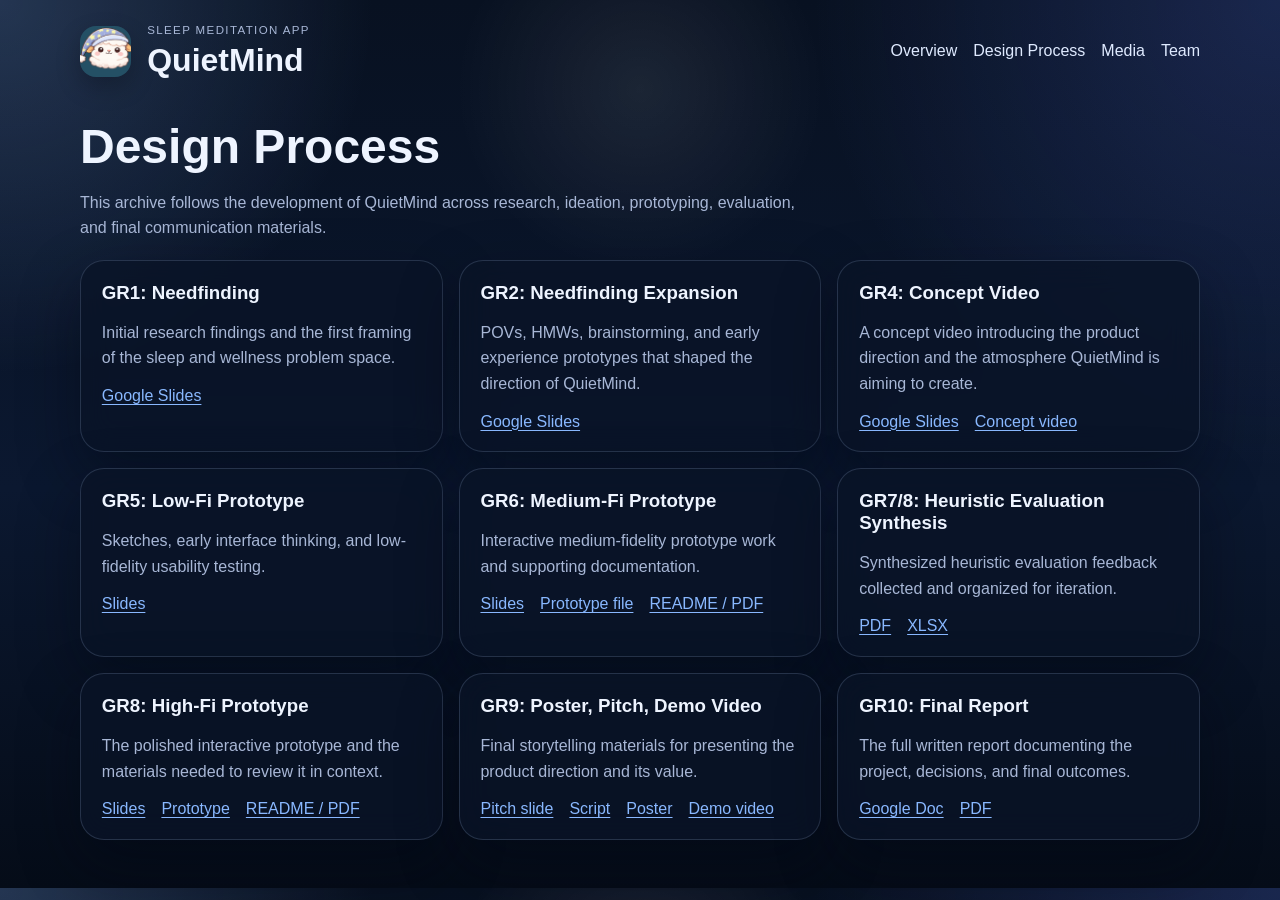
==== design-process.html @ afa233f8 "Final changes to most of the website" ====
<!DOCTYPE html>
<html lang="en">
  <head>
    <meta charset="UTF-8">
    <meta name="viewport" content="width=device-width, initial-scale=1.0">
    <title>QuietMind | Design Process</title>
    <meta
      name="description"
      content="Design process archive for QuietMind, covering research, prototyping, evaluation, and final deliverables."
    >
    <link rel="stylesheet" href="style.css">
  </head>
  <body>
    <header class="site-header">
      <div class="brand">
        <img class="brand-mark" src="assets/Icon.PNG" alt="QuietMind app icon">
        <div>
          <p class="eyebrow">Sleep meditation app</p>
          <h1>QuietMind</h1>
        </div>
      </div>
      <nav class="site-nav" aria-label="Primary">
        <a href="index.html#overview">Overview</a>
        <a href="design-process.html">Design Process</a>
        <a href="media.html">Media</a>
        <a href="team.html">Team</a>
      </nav>
    </header>

    <main>
      <section class="section" id="deliverables">
        <div class="section-heading">
          <h2>Design Process</h2>
          <p>
            This archive follows the development of QuietMind across research,
            ideation, prototyping, evaluation, and final communication materials.
          </p>
        </div>

        <div class="deliverable-grid">
          <article class="deliverable-card">
            <div class="deliverable-top">
              <h3>GR1: Needfinding</h3>
            </div>
            <p>Initial research findings and the first framing of the sleep and wellness problem space.</p>
            <div class="link-list">
              <a href="https://docs.google.com/presentation/d/1GgUkfqQwkxiFDuZI85X46f67ND3YDXYamAm60KDWpX4/edit?usp=sharing">Google Slides</a>
            </div>
          </article>

          <article class="deliverable-card">
            <div class="deliverable-top">
              <h3>GR2: Needfinding Expansion</h3>
            </div>
            <p>POVs, HMWs, brainstorming, and early experience prototypes that shaped the direction of QuietMind.</p>
            <div class="link-list">
              <a href="https://docs.google.com/presentation/d/1FjFnAuBP_0ElasFbVPs6r1nCWs1v-kHZTANSIHKed1U/edit?usp=sharing">Google Slides</a>
            </div>
          </article>

          <article class="deliverable-card">
            <div class="deliverable-top">
              <h3>GR4: Concept Video</h3>
            </div>
            <p>A concept video introducing the product direction and the atmosphere QuietMind is aiming to create.</p>
            <div class="link-list">
              <a href="https://docs.google.com/presentation/d/1K4Wh16Tw0_SZ2Ff8Uc864ZTiJzIgVVD7D4EslOKrFf4/edit?usp=sharing">Google Slides</a>
              <a href="assets/CMPSC 185 Quiet Mind Concept Video Compressed.mp4">Concept video</a>
            </div>
          </article>

          <article class="deliverable-card">
            <div class="deliverable-top">
              <h3>GR5: Low-Fi Prototype</h3>
            </div>
            <p>Sketches, early interface thinking, and low-fidelity usability testing.</p>
            <div class="link-list">
              <a href="https://docs.google.com/presentation/d/1j9CntG-74O5GOr8ZMaXLxc4775sUOpA1zs8YuBS4cfk/edit?usp=sharing">Slides</a>
            </div>
          </article>

          <article class="deliverable-card">
            <div class="deliverable-top">
              <h3>GR6: Medium-Fi Prototype</h3>
            </div>
            <p>Interactive medium-fidelity prototype work and supporting documentation.</p>
            <div class="link-list">
              <a href="https://docs.google.com/presentation/d/1ePlnWvIA8bkvnJkkAw0UWYYMbH3HzFDYzk2USkHldaU/edit?usp=sharing">Slides</a>
              <a href="https://www.figma.com/proto/Jgi4Guv5ERsyhWjDvMOv6V/CS185-GR6?node-id=32-9&p=f&t=pCmezXUnx2GKO2n6-1&scaling=scale-down&content-scaling=fixed&page-id=0%3A1&starting-point-node-id=61%3A43">Prototype file</a>
              <a href="https://docs.google.com/document/d/1gpBznzl1mJnKAiJcPYn23IfnC-hY-7BZK5Ihpv_9RwE/edit?usp=sharing">README / PDF</a>
            </div>
          </article>

          <article class="deliverable-card">
            <div class="deliverable-top">
              <h3>GR7/8: Heuristic Evaluation Synthesis</h3>
            </div>
            <p>Synthesized heuristic evaluation feedback collected and organized for iteration.</p>
            <div class="link-list">
              <a href="#">PDF</a>
              <a href="#">XLSX</a>
            </div>
          </article>

          <article class="deliverable-card">
            <div class="deliverable-top">
              <h3>GR8: High-Fi Prototype</h3>
            </div>
            <p>The polished interactive prototype and the materials needed to review it in context.</p>
            <div class="link-list">
              <a href="https://docs.google.com/presentation/d/1pqChBxL6ReqaoylThXCBQ0qjV2tEatImDiufsoiSxNw/edit?usp=sharing">Slides</a>
              <a href="https://www.figma.com/proto/Jgi4Guv5ERsyhWjDvMOv6V/CS185-GR6?node-id=61-43&p=f&t=YIFBWvfysNVmbFWy-1&scaling=scale-down&content-scaling=fixed&page-id=0%3A1&starting-point-node-id=61%3A43">Prototype</a>
              <a href="https://docs.google.com/document/d/1gpBznzl1mJnKAiJcPYn23IfnC-hY-7BZK5Ihpv_9RwE/edit?usp=sharing">README / PDF</a>
            </div>
          </article>

          <article class="deliverable-card">
            <div class="deliverable-top">
              <h3>GR9: Poster, Pitch, Demo Video</h3>
            </div>
            <p>Final storytelling materials for presenting the product direction and its value.</p>
            <div class="link-list">
              <a href="https://docs.google.com/presentation/d/1jPyitXF-Ng4CF0YW7UbVtYEPcXtcI2UzvHZmJZYEe7k/edit?usp=sharing">Pitch slide</a>
              <a href="https://docs.google.com/document/d/1DpQJ_VzQfbamIeGrxYG2yJjK_Pk91GK06nCmDpc_5pw/edit?usp=sharing">Script</a>
              <a href="https://docs.google.com/presentation/d/1BLROkq5YaFreAJUcsWjw1WbJZJCysPptEdS_lE9akKw/edit?usp=sharing">Poster</a>
              <a href="assets/GR9 Demo Video Compressed.mp4">Demo video</a>
            </div>
          </article>

          <article class="deliverable-card">
            <div class="deliverable-top">
              <h3>GR10: Final Report</h3>
            </div>
            <p>The full written report documenting the project, decisions, and final outcomes.</p>
            <div class="link-list">
              <a href="#">Google Doc</a>
              <a href="#">PDF</a>
            </div>
          </article>
        </div>
      </section>
    </main>
  </body>
</html>
---- style.css ----
:root {
  --bg: #07111f;
  --surface: rgba(10, 20, 39, 0.78);
  --surface-strong: rgba(18, 32, 58, 0.92);
  --text: #eef4ff;
  --muted: #a8b7d6;
  --accent: #89b8ff;
  --accent-soft: rgba(137, 184, 255, 0.14);
  --border: rgba(173, 197, 235, 0.18);
  --shadow: 0 24px 60px rgba(1, 8, 20, 0.42);
}

* {
  box-sizing: border-box;
}

html {
  scroll-behavior: smooth;
}

body {
  margin: 0;
  font-family: "Trebuchet MS", "Segoe UI", sans-serif;
  color: var(--text);
  background:
    radial-gradient(circle at top left, rgba(137, 184, 255, 0.22), transparent 24%),
    radial-gradient(circle at top right, rgba(96, 125, 255, 0.2), transparent 30%),
    radial-gradient(circle at 50% 10%, rgba(255, 255, 255, 0.08), transparent 18%),
    linear-gradient(180deg, #081121 0%, #0b1830 55%, #050c18 100%);
}

.media-page,
.team-page {
  min-height: 100vh;
}

a {
  color: var(--accent);
}

img {
  display: block;
  max-width: 100%;
}

.site-header,
main {
  width: min(1120px, calc(100% - 2rem));
  margin: 0 auto;
}

.site-header {
  display: flex;
  justify-content: space-between;
  align-items: center;
  gap: 1.5rem;
  padding: 1.5rem 0;
}

.brand {
  display: flex;
  align-items: center;
  gap: 1rem;
}

.brand-mark {
  width: 3.2rem;
  height: 3.2rem;
  border-radius: 1rem;
  object-fit: cover;
  box-shadow: 0 10px 24px rgba(0, 0, 0, 0.24);
}

.brand h1,
.hero h2,
.section-heading h2,
.deliverable-card h3,
.media-card h3 {
  margin: 0;
  font-weight: 600;
}

.eyebrow {
  margin: 0 0 0.35rem;
  color: var(--muted);
  text-transform: uppercase;
  letter-spacing: 0.12em;
  font-size: 0.72rem;
}

.site-nav {
  display: flex;
  flex-wrap: wrap;
  gap: 1rem;
}

.site-nav a {
  text-decoration: none;
  color: #dfeaff;
}

.hero,
.section {
  margin-bottom: 2rem;
}

.hero {
  width: 100vw;
  margin-left: calc(50% - 50vw);
  margin-right: calc(50% - 50vw);
  margin-bottom: 2rem;
  padding: 0 1rem;
}

.hero-copy {
  width: min(1400px, 100%);
  margin: 0 auto;
  display: flex;
  flex-direction: column;
  gap: 2rem;
  padding: 2.75rem;
  border: 1px solid var(--border);
  border-radius: 1.5rem;
  background: var(--surface);
  backdrop-filter: blur(16px);
  box-shadow: var(--shadow);
}

.hero-top {
  display: block;
}

.hero-bottom {
  max-width: 70rem;
}

.hero h2 {
  font-size: clamp(2.2rem, 5vw, 4.6rem);
  line-height: 1;
  max-width: 14ch;
}

.value-prop {
  font-size: 1.1rem;
  margin: 1.25rem 0 0.75rem;
}

.description,
.section-heading p,
.deliverable-card p,
.media-card p,
.team-card p,
.snapshot-card p {
  color: var(--muted);
  line-height: 1.6;
}

.hero-actions {
  display: flex;
  flex-wrap: wrap;
  gap: 0.9rem;
  margin-top: 1.5rem;
}

.hero-content {
  min-width: 0;
}

.button {
  display: inline-flex;
  align-items: center;
  justify-content: center;
  min-height: 2.9rem;
  padding: 0 1.2rem;
  border-radius: 999px;
  text-decoration: none;
  font-weight: 600;
}

.button-primary {
  background: linear-gradient(135deg, #a7c9ff 0%, #7197ff 100%);
  color: #07111f;
}

.button-secondary {
  border: 1px solid var(--border);
  color: var(--text);
  background: rgba(255, 255, 255, 0.06);
}

.deliverable-card,
.media-card,
.snapshot-card,
.team-card {
  border: 1px solid var(--border);
  border-radius: 1.5rem;
  background: var(--surface);
  backdrop-filter: blur(16px);
  box-shadow: var(--shadow);
}

.section {
  padding: 1rem 0;
}

.section-heading {
  margin-bottom: 1.2rem;
  max-width: 46rem;
}

.section-heading h2 {
  font-size: clamp(1.8rem, 4vw, 3rem);
  margin-bottom: 0.45rem;
}

.snapshot-grid,
.deliverable-grid,
.media-grid {
  display: grid;
  gap: 1rem;
}

.snapshot-grid {
  grid-template-columns: repeat(4, minmax(0, 1fr));
}

.deliverable-grid {
  grid-template-columns: repeat(3, minmax(0, 1fr));
}

.media-grid {
  grid-template-columns: repeat(2, minmax(0, 1fr));
}

.media-grid-stacked {
  grid-template-columns: 1fr;
}

.snapshot-card,
.deliverable-card,
.media-card,
.team-card {
  padding: 1.3rem;
}

.snapshot-card h3 {
  margin-top: 0;
  margin-bottom: 0.35rem;
}

.deliverable-top {
  margin: 0;
}

.link-list {
  display: flex;
  flex-wrap: wrap;
  gap: 0.8rem 1rem;
  margin-top: 1rem;
}

.link-list a {
  text-decoration-thickness: 0.08em;
  text-underline-offset: 0.18em;
}

.media-section .video-placeholder {
  display: grid;
  place-items: center;
  min-height: 220px;
  padding: 1rem;
  border: 1px dashed rgba(162, 192, 255, 0.32);
  border-radius: 1rem;
  background: linear-gradient(135deg, rgba(117, 152, 255, 0.14), rgba(255, 255, 255, 0.04));
  color: var(--muted);
  text-align: center;
}

.media-page .media-card {
  max-width: none;
  margin: 0;
}

.team-card {
  max-width: none;
}

.team-member {
  max-width: none;
  display: flex;
  flex-direction: column;
  align-items: center;
  text-align: center;
  width: 100%;
}

.team-member h3 {
  margin: 1rem 0 0;
}

.team-photo {
  width: 100%;
  max-width: 280px;
  aspect-ratio: 1 / 1;
  object-fit: cover;
  border-radius: 1.25rem;
  box-shadow: 0 18px 36px rgba(0, 0, 0, 0.22);
}

.team-table {
  width: calc(100% + 3rem);
  margin: 0 -1.5rem;
  table-layout: fixed;
  border-collapse: separate;
  border-spacing: 1.5rem 0;
}

.team-cell {
  width: 33.333%;
  padding: 0;
  text-align: center;
  vertical-align: top;
}

.screen-table {
  display: table;
  width: 100%;
  height: auto;
  table-layout: fixed;
  border-collapse: separate;
  border-spacing: 0;
  padding: 0;
  border: 0;
  background: transparent;
  box-shadow: none;
}

.screen-cell {
  width: 33.333%;
  padding: 0.5rem;
  text-align: center;
  vertical-align: middle;
  height: 500px;
}

.screen-cell img {
  width: auto;
  max-width: 100%;
  max-height: 100%;
  object-fit: contain;
  border-radius: 2rem;
  box-shadow: 0 26px 50px rgba(0, 0, 0, 0.32);
}

@media (max-width: 760px) {
  .snapshot-grid,
  .deliverable-grid,
  .media-grid {
    grid-template-columns: 1fr;
  }

  .site-header {
    flex-direction: column;
    align-items: flex-start;
  }
}

@media (max-width: 640px) {
  .site-header,
  main {
    width: min(100% - 1.25rem, 1120px);
  }

  .hero {
    padding: 0 0.625rem;
  }

  .snapshot-card,
  .deliverable-card,
  .media-card,
  .team-card {
    padding: 1.1rem;
  }

  .hero-copy {
    padding: 1.1rem;
  }

  .hero h2 {
    max-width: none;
  }
}
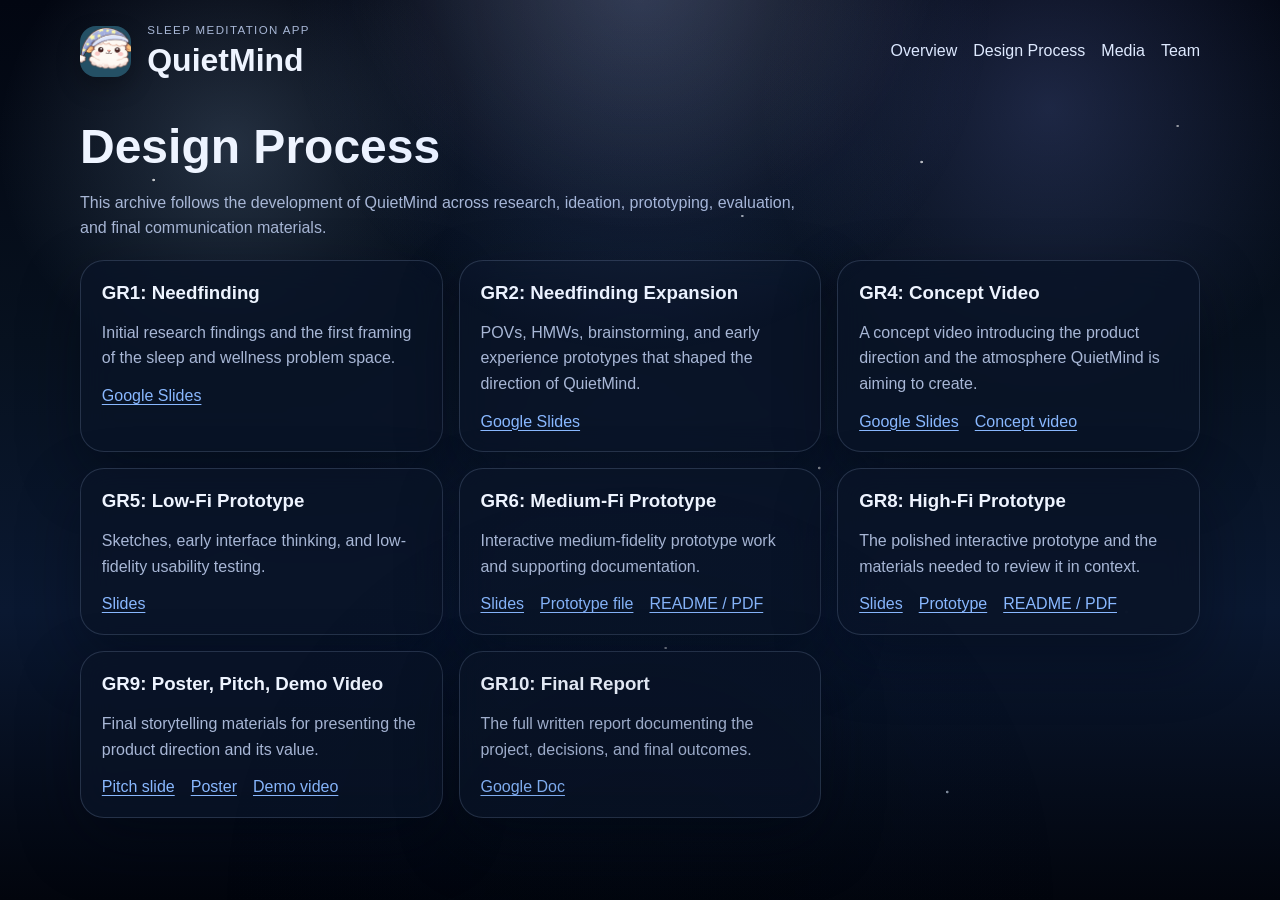
==== commit 0d03f3f3: "Final change" ====
--- a/design-process.html
+++ b/design-process.html
@@ -93,17 +93,6 @@
 
           <article class="deliverable-card">
             <div class="deliverable-top">
-              <h3>GR7/8: Heuristic Evaluation Synthesis</h3>
-            </div>
-            <p>Synthesized heuristic evaluation feedback collected and organized for iteration.</p>
-            <div class="link-list">
-              <a href="#">PDF</a>
-              <a href="#">XLSX</a>
-            </div>
-          </article>
-
-          <article class="deliverable-card">
-            <div class="deliverable-top">
               <h3>GR8: High-Fi Prototype</h3>
             </div>
             <p>The polished interactive prototype and the materials needed to review it in context.</p>
@@ -121,7 +110,6 @@
             <p>Final storytelling materials for presenting the product direction and its value.</p>
             <div class="link-list">
               <a href="https://docs.google.com/presentation/d/1jPyitXF-Ng4CF0YW7UbVtYEPcXtcI2UzvHZmJZYEe7k/edit?usp=sharing">Pitch slide</a>
-              <a href="https://docs.google.com/document/d/1DpQJ_VzQfbamIeGrxYG2yJjK_Pk91GK06nCmDpc_5pw/edit?usp=sharing">Script</a>
               <a href="https://docs.google.com/presentation/d/1BLROkq5YaFreAJUcsWjw1WbJZJCysPptEdS_lE9akKw/edit?usp=sharing">Poster</a>
               <a href="assets/GR9 Demo Video Compressed.mp4">Demo video</a>
             </div>
@@ -133,8 +121,7 @@
             </div>
             <p>The full written report documenting the project, decisions, and final outcomes.</p>
             <div class="link-list">
-              <a href="#">Google Doc</a>
-              <a href="#">PDF</a>
+              <a href="https://docs.google.com/document/d/1UV19bdNOAkAXRhbufFVtsRVMOeDs0AJ3CMCGrfpPu2U/edit?usp=sharing">Google Doc</a>
             </div>
           </article>
         </div>
--- a/style.css
+++ b/style.css
@@ -22,11 +22,49 @@
   margin: 0;
   font-family: "Trebuchet MS", "Segoe UI", sans-serif;
   color: var(--text);
+  position: relative;
+  min-height: 100vh;
+  overflow-x: hidden;
   background:
-    radial-gradient(circle at top left, rgba(137, 184, 255, 0.22), transparent 24%),
-    radial-gradient(circle at top right, rgba(96, 125, 255, 0.2), transparent 30%),
-    radial-gradient(circle at 50% 10%, rgba(255, 255, 255, 0.08), transparent 18%),
-    linear-gradient(180deg, #081121 0%, #0b1830 55%, #050c18 100%);
+    radial-gradient(circle at 18% 16%, rgba(180, 217, 255, 0.18), transparent 18%),
+    radial-gradient(circle at 82% 12%, rgba(132, 156, 255, 0.2), transparent 22%),
+    radial-gradient(circle at 50% -8%, rgba(244, 248, 255, 0.16), transparent 26%),
+    radial-gradient(circle at 50% 38%, rgba(33, 56, 104, 0.18), transparent 38%),
+    linear-gradient(180deg, #020611 0%, #07111f 38%, #0a1831 68%, #02050d 100%);
+}
+
+body::before,
+body::after {
+  content: "";
+  position: fixed;
+  inset: 0;
+  pointer-events: none;
+}
+
+body::before {
+  opacity: 0.82;
+  background-image:
+    radial-gradient(circle at 12% 20%, rgba(255, 255, 255, 0.9) 0 1px, transparent 1.6px),
+    radial-gradient(circle at 26% 34%, rgba(220, 234, 255, 0.85) 0 1.2px, transparent 1.8px),
+    radial-gradient(circle at 72% 18%, rgba(255, 255, 255, 0.85) 0 1px, transparent 1.6px),
+    radial-gradient(circle at 58% 24%, rgba(245, 249, 255, 0.78) 0 0.9px, transparent 1.5px),
+    radial-gradient(circle at 84% 32%, rgba(220, 234, 255, 0.75) 0 1.2px, transparent 1.9px),
+    radial-gradient(circle at 64% 52%, rgba(255, 255, 255, 0.7) 0 1px, transparent 1.7px),
+    radial-gradient(circle at 18% 62%, rgba(220, 234, 255, 0.8) 0 1.1px, transparent 1.8px),
+    radial-gradient(circle at 32% 56%, rgba(245, 249, 255, 0.7) 0 0.9px, transparent 1.5px),
+    radial-gradient(circle at 88% 68%, rgba(255, 255, 255, 0.82) 0 1.1px, transparent 1.8px),
+    radial-gradient(circle at 40% 78%, rgba(220, 234, 255, 0.72) 0 1px, transparent 1.7px),
+    radial-gradient(circle at 8% 84%, rgba(255, 255, 255, 0.78) 0 1.1px, transparent 1.8px),
+    radial-gradient(circle at 74% 88%, rgba(220, 234, 255, 0.7) 0 1px, transparent 1.7px),
+    radial-gradient(circle at 52% 72%, rgba(245, 249, 255, 0.72) 0 0.9px, transparent 1.5px),
+    radial-gradient(circle at 92% 14%, rgba(255, 255, 255, 0.68) 0 0.9px, transparent 1.5px);
+  background-repeat: no-repeat;
+}
+
+body::after {
+  background:
+    radial-gradient(circle at 50% 0%, rgba(130, 164, 255, 0.18), transparent 32%),
+    radial-gradient(circle at 50% 100%, rgba(7, 17, 31, 0.12), transparent 38%);
 }
 
 .media-page,
